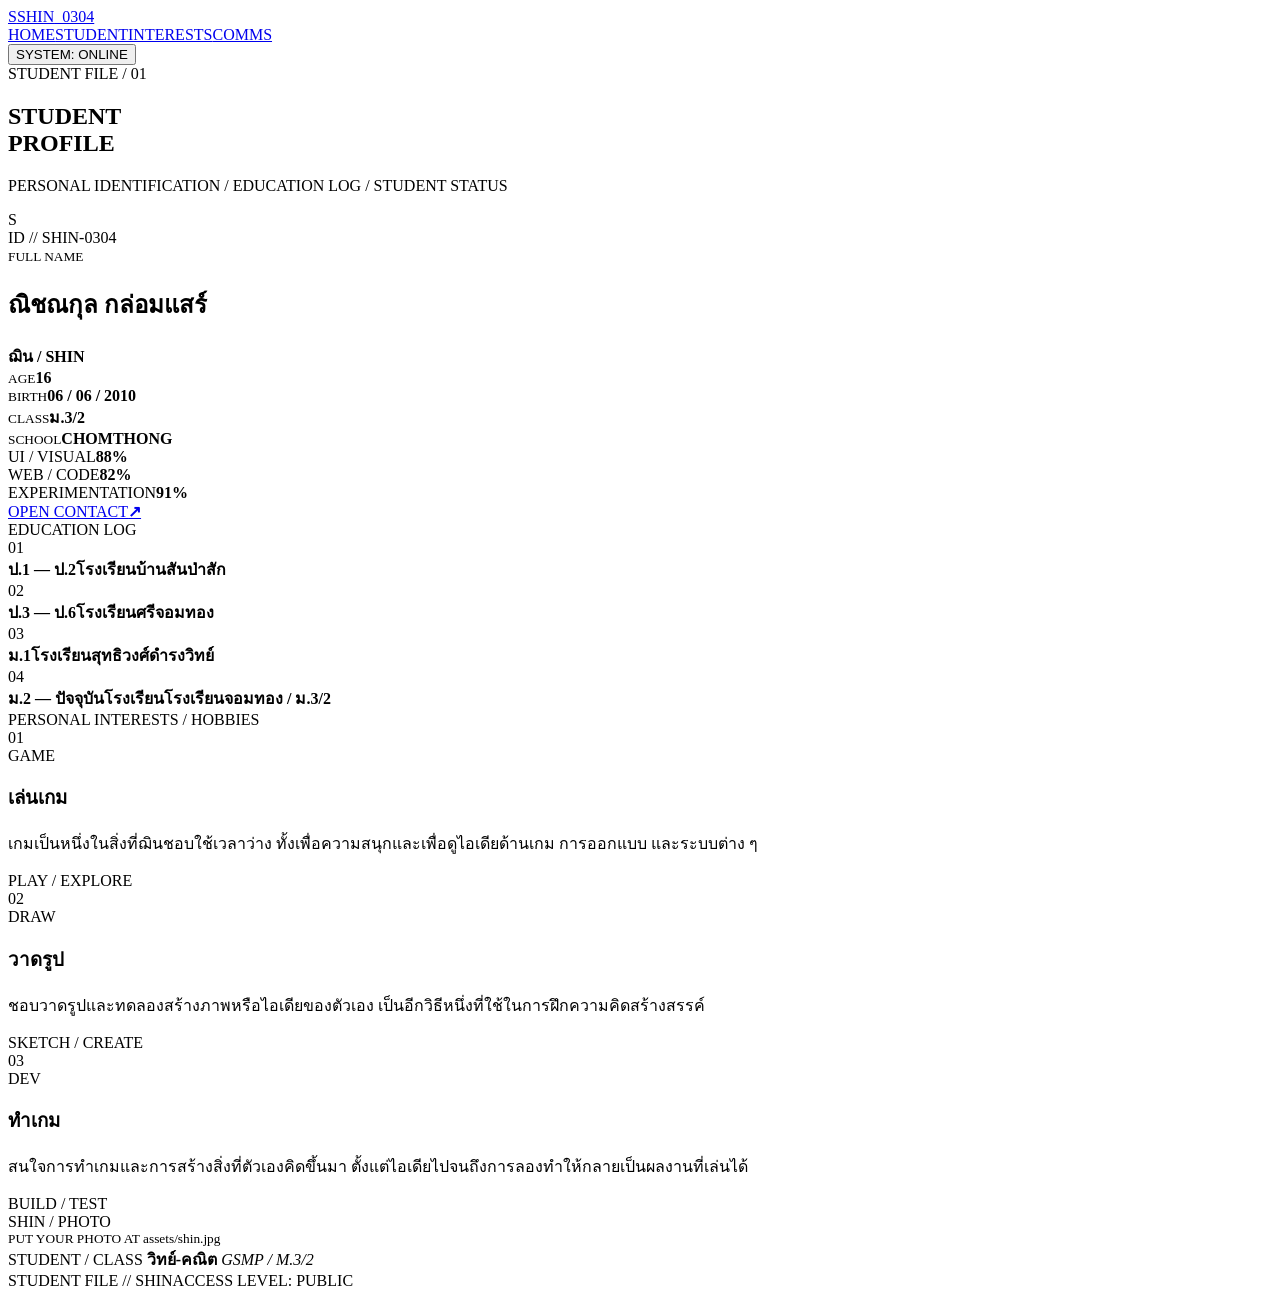
==== about.html @ 3528fcbd "Add files via upload" ====
<!doctype html>
<html lang="th">
<head><meta charset="utf-8"><meta name="viewport" content="width=device-width,initial-scale=1"><title>SHIN // STUDENT</title><link rel="stylesheet" href="assets/style.css"></head>
<body data-page="about">
<div class="noise"></div>
<header class="nav-shell"><a class="brand" href="index.html"><span class="brand-mark">S</span><span>SHIN<span class="dim">_0304</span></span></a><nav><a class="nav-link" href="index.html">HOME</a><a class="nav-link active" href="about.html">STUDENT</a><a class="nav-link" href="interests.html">INTERESTS</a><a class="nav-link" href="contact.html">COMMS</a></nav><button class="system-btn" id="modeBtn">SYSTEM: ONLINE</button></header>
<main>
<section class="page-hero"><div class="section-label">STUDENT FILE / 01</div><h1 class="decrypt">STUDENT<br><span>PROFILE</span></h1><p>PERSONAL IDENTIFICATION / EDUCATION LOG / STUDENT STATUS</p></section>
<section class="section profile-layout">
  <div class="portrait reveal"><div class="portrait-grid"></div><div class="portrait-initial">S</div><div class="portrait-tag">ID // SHIN-0304</div></div>
  <div class="profile-info reveal">
    <div class="nameplate"><small>FULL NAME</small><h2>ณิชณกุล กล่อมแสร์</h2><strong>ฌิน / SHIN</strong></div>
    <div class="stat-grid">
      <div><small>AGE</small><b>16</b></div><div><small>BIRTH</small><b>06 / 06 / 2010</b></div><div><small>CLASS</small><b>ม.3/2</b></div><div><small>SCHOOL</small><b>CHOMTHONG</b></div>
    </div>
    <div class="skill-list">
      <div class="skill"><span>UI / VISUAL</span><b>88%</b><i style="--v:88%"></i></div>
      <div class="skill"><span>WEB / CODE</span><b>82%</b><i style="--v:82%"></i></div>
      <div class="skill"><span>EXPERIMENTATION</span><b>91%</b><i style="--v:91%"></i></div>
    </div>
    <a class="profile-command" href="contact.html"><span>OPEN CONTACT</span><b>↗</b></a>
  </div>
</section>
<section class="section timeline">
<div class="section-label">EDUCATION LOG</div>
<div class="timeline-line"></div>
<div class="edu reveal"><span>01</span><div><b>ป.1 — ป.2</b><strong>โรงเรียนบ้านสันป่าสัก</strong></div></div>
<div class="edu reveal"><span>02</span><div><b>ป.3 — ป.6</b><strong>โรงเรียนศรีจอมทอง</strong></div></div>
<div class="edu reveal"><span>03</span><div><b>ม.1</b><strong>โรงเรียนสุทธิวงศ์ดำรงวิทย์</strong></div></div>
<div class="edu active reveal"><span>04</span><div><b>ม.2 — ปัจจุบัน</b><strong>โรงเรียนโรงเรียนจอมทอง / ม.3/2</strong></div></div>
</section>

<section class="section interests-section">
  <div class="section-label">PERSONAL INTERESTS / HOBBIES</div>
  <div class="interest-grid">
    <article class="interest-card reveal">
      <div class="interest-index">01</div>
      <div class="interest-icon">GAME</div>
      <h3>เล่นเกม</h3>
      <p>เกมเป็นหนึ่งในสิ่งที่ฌินชอบใช้เวลาว่าง ทั้งเพื่อความสนุกและเพื่อดูไอเดียด้านเกม การออกแบบ และระบบต่าง ๆ</p>
      <span class="interest-tag">PLAY / EXPLORE</span>
    </article>
    <article class="interest-card reveal">
      <div class="interest-index">02</div>
      <div class="interest-icon">DRAW</div>
      <h3>วาดรูป</h3>
      <p>ชอบวาดรูปและทดลองสร้างภาพหรือไอเดียของตัวเอง เป็นอีกวิธีหนึ่งที่ใช้ในการฝึกความคิดสร้างสรรค์</p>
      <span class="interest-tag">SKETCH / CREATE</span>
    </article>
    <article class="interest-card reveal">
      <div class="interest-index">03</div>
      <div class="interest-icon">DEV</div>
      <h3>ทำเกม</h3>
      <p>สนใจการทำเกมและการสร้างสิ่งที่ตัวเองคิดขึ้นมา ตั้งแต่ไอเดียไปจนถึงการลองทำให้กลายเป็นผลงานที่เล่นได้</p>
      <span class="interest-tag">BUILD / TEST</span>
    </article>
  </div>
</section>


<section class="student-photo-section">
  <div class="photo-slot" data-photo-slot>
    <img src="assets/shin.jpg" alt="รูปของฌิน" onerror="this.style.display='none'; this.nextElementSibling.style.display='grid';">
    <div class="photo-placeholder">
      <span>SHIN / PHOTO</span>
      <small>PUT YOUR PHOTO AT assets/shin.jpg</small>
    </div>
    <i class="photo-scan"></i>
  </div>
  <div class="photo-meta">
    <span>STUDENT / CLASS</span>
    <strong>วิทย์-คณิต</strong>
    <em>GSMP / M.3/2</em>
  </div>
</section>

</main><footer><span>STUDENT FILE // SHIN</span><span>ACCESS LEVEL: PUBLIC</span></footer><script src="assets/app.js"></script>
</body></html>
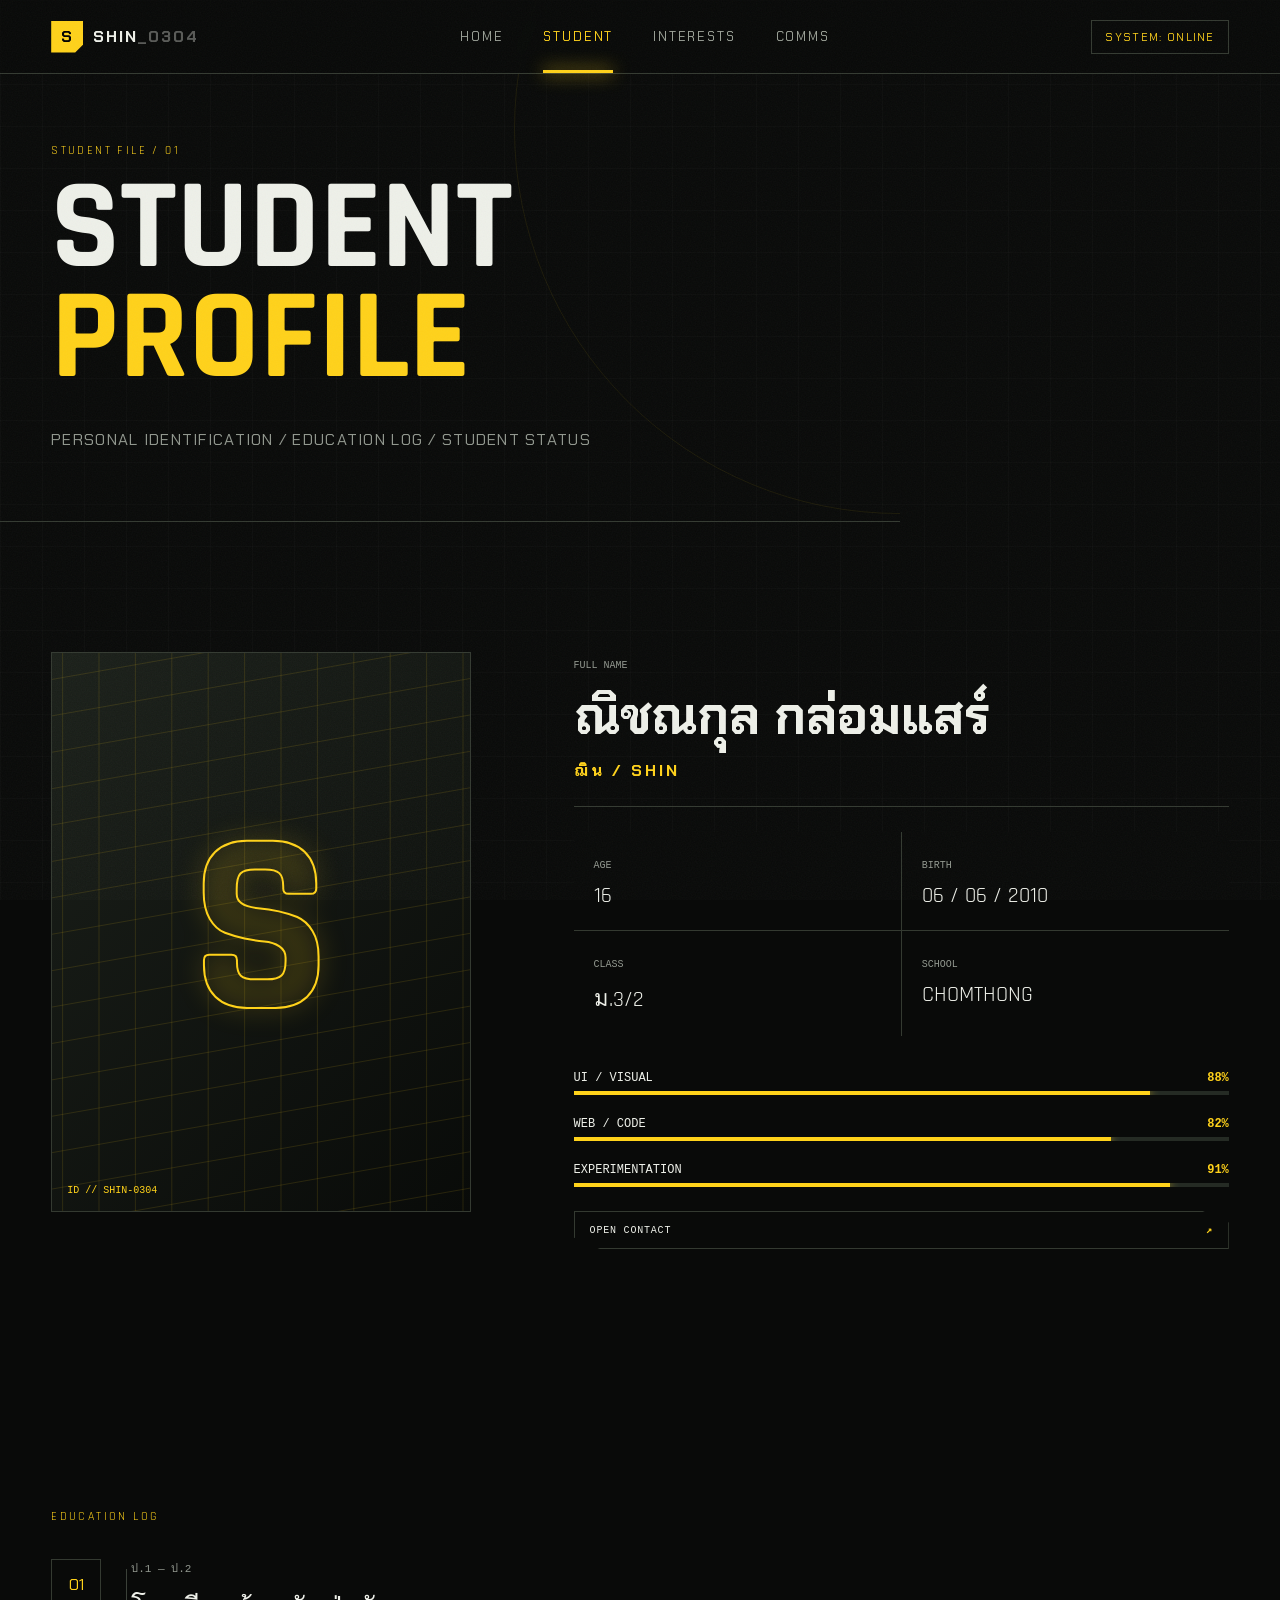
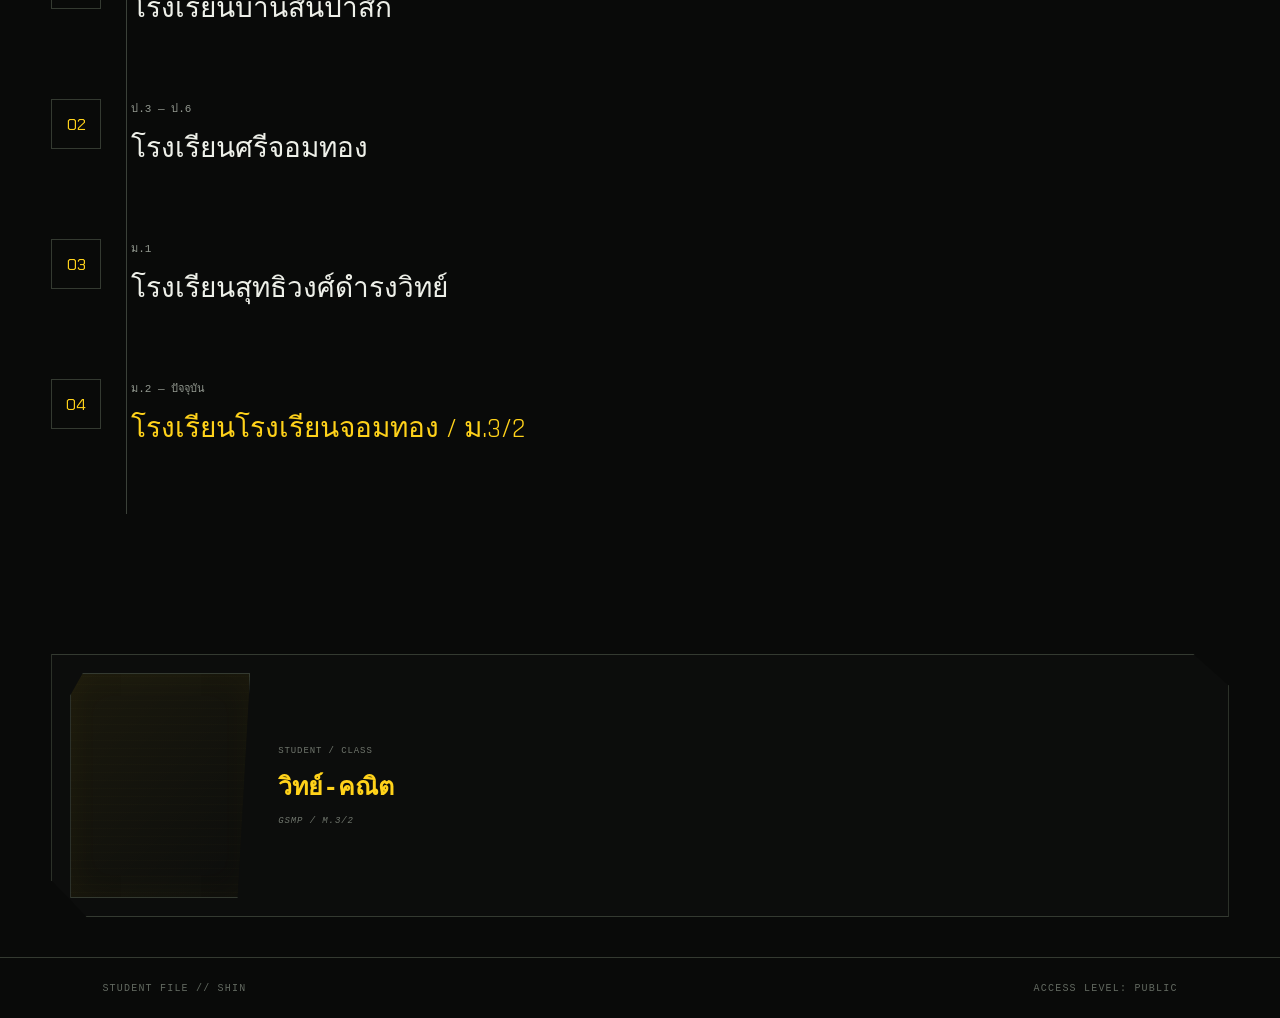
==== commit 3369f5a2: "Update about.html" ====
--- a/about.html
+++ b/about.html
@@ -30,34 +30,6 @@
 <div class="edu active reveal"><span>04</span><div><b>ม.2 — ปัจจุบัน</b><strong>โรงเรียนโรงเรียนจอมทอง / ม.3/2</strong></div></div>
 </section>
 
-<section class="section interests-section">
-  <div class="section-label">PERSONAL INTERESTS / HOBBIES</div>
-  <div class="interest-grid">
-    <article class="interest-card reveal">
-      <div class="interest-index">01</div>
-      <div class="interest-icon">GAME</div>
-      <h3>เล่นเกม</h3>
-      <p>เกมเป็นหนึ่งในสิ่งที่ฌินชอบใช้เวลาว่าง ทั้งเพื่อความสนุกและเพื่อดูไอเดียด้านเกม การออกแบบ และระบบต่าง ๆ</p>
-      <span class="interest-tag">PLAY / EXPLORE</span>
-    </article>
-    <article class="interest-card reveal">
-      <div class="interest-index">02</div>
-      <div class="interest-icon">DRAW</div>
-      <h3>วาดรูป</h3>
-      <p>ชอบวาดรูปและทดลองสร้างภาพหรือไอเดียของตัวเอง เป็นอีกวิธีหนึ่งที่ใช้ในการฝึกความคิดสร้างสรรค์</p>
-      <span class="interest-tag">SKETCH / CREATE</span>
-    </article>
-    <article class="interest-card reveal">
-      <div class="interest-index">03</div>
-      <div class="interest-icon">DEV</div>
-      <h3>ทำเกม</h3>
-      <p>สนใจการทำเกมและการสร้างสิ่งที่ตัวเองคิดขึ้นมา ตั้งแต่ไอเดียไปจนถึงการลองทำให้กลายเป็นผลงานที่เล่นได้</p>
-      <span class="interest-tag">BUILD / TEST</span>
-    </article>
-  </div>
-</section>
-
-
 <section class="student-photo-section">
   <div class="photo-slot" data-photo-slot>
     <img src="assets/shin.jpg" alt="รูปของฌิน" onerror="this.style.display='none'; this.nextElementSibling.style.display='grid';">
@@ -75,4 +47,4 @@
 </section>
 
 </main><footer><span>STUDENT FILE // SHIN</span><span>ACCESS LEVEL: PUBLIC</span></footer><script src="assets/app.js"></script>
-</body></html>+</body></html>
--- a/assets/style.css
+++ b/assets/style.css
@@ -0,0 +1,284 @@
+@import url('https://fonts.googleapis.com/css2?family=Chakra+Petch:wght@400;500;600;700&family=Rajdhani:wght@400;500;600;700&display=swap');
+:root{--yellow:#ffd21a;--black:#090a09;--dark:#111411;--panel:#151915;--line:#343a31;--white:#eef0e9;--muted:#92988f;--red:#ff3d32;--cyan:#79e5df}
+*{box-sizing:border-box}html{scroll-behavior:smooth}body{margin:0;background:var(--black);color:var(--white);font-family:'Chakra Petch',sans-serif;overflow-x:hidden;cursor:crosshair}body:before{content:"";position:fixed;inset:0;background:linear-gradient(rgba(255,255,255,.018) 1px,transparent 1px),linear-gradient(90deg,rgba(255,255,255,.018) 1px,transparent 1px);background-size:42px 42px;pointer-events:none;z-index:-3}.noise{position:fixed;inset:0;pointer-events:none;z-index:30;opacity:.06;background-image:url("data:image/svg+xml,%3Csvg xmlns='http://www.w3.org/2000/svg' width='120' height='120'%3E%3Cfilter id='n'%3E%3CfeTurbulence type='fractalNoise' baseFrequency='.8' numOctaves='4' stitchTiles='stitch'/%3E%3C/filter%3E%3Crect width='100%25' height='100%25' filter='url(%23n)' opacity='.7'/%3E%3C/svg%3E")}.nav-shell{position:fixed;top:0;left:0;right:0;height:74px;z-index:20;display:flex;align-items:center;justify-content:space-between;padding:0 4vw;background:rgba(9,10,9,.82);backdrop-filter:blur(12px);border-bottom:1px solid var(--line)}.brand{color:var(--white);text-decoration:none;display:flex;align-items:center;gap:10px;font-weight:700;letter-spacing:.12em}.brand-mark{display:grid;place-items:center;width:32px;height:32px;background:var(--yellow);color:#000;clip-path:polygon(0 0,100% 0,100% 75%,75% 100%,0 100%)}.dim{opacity:.35}nav{display:flex;gap:4px}.nav-link{color:#9ca298;text-decoration:none;font-size:13px;letter-spacing:.14em;padding:28px 18px;position:relative;transition:.25s}.nav-link:hover,.nav-link.active{color:var(--yellow)}.nav-link.active:after{content:"";position:absolute;left:18px;right:18px;bottom:0;height:3px;background:var(--yellow);box-shadow:0 0 18px var(--yellow)}button{font:inherit}.system-btn{border:1px solid var(--line);background:transparent;color:var(--yellow);padding:9px 13px;font-size:11px;letter-spacing:.12em;cursor:pointer}.system-btn:hover{background:var(--yellow);color:#000}.section{padding:130px 8vw;position:relative}.hero{min-height:100vh;padding-top:150px;display:flex;align-items:center;justify-content:space-between;gap:6vw;overflow:hidden}.hero-bg{position:absolute;inset:0;z-index:-1;overflow:hidden}.grid-floor{position:absolute;left:-20%;right:-20%;bottom:-18%;height:58%;background:linear-gradient(rgba(255,210,26,.16) 1px,transparent 1px),linear-gradient(90deg,rgba(255,210,26,.16) 1px,transparent 1px);background-size:55px 55px;transform:perspective(450px) rotateX(62deg);animation:gridMove 8s linear infinite}.scan-beam{position:absolute;top:0;bottom:0;width:2px;background:var(--yellow);box-shadow:0 0 35px var(--yellow);opacity:.35;animation:scan 7s linear infinite}.orbit{position:absolute;border:1px solid rgba(255,210,26,.16);border-radius:50%;width:55vw;height:55vw;right:-20vw;top:5vh;animation:spin 28s linear infinite}.o2{width:32vw;height:32vw;right:-5vw;top:22vh;border-color:rgba(121,229,223,.12);animation-direction:reverse;animation-duration:19s}.hero-copy{max-width:780px}.eyebrow,.section-label{font-family:'Rajdhani',sans-serif;letter-spacing:.2em;color:var(--yellow);font-size:12px}.hero h1{font-family:'Rajdhani',sans-serif;font-size:clamp(70px,11vw,170px);line-height:.78;margin:24px 0;font-weight:700;letter-spacing:-.04em}.hero h1 em{font-style:normal;color:var(--yellow);text-shadow:0 0 35px rgba(255,210,26,.2)}.lead{font-size:17px;letter-spacing:.12em}.terminal-line{font:13px monospace;color:#9da69b;border-left:2px solid var(--yellow);padding:10px 14px;margin:30px 0}.terminal-line span{color:var(--yellow)}.cta-row{display:flex;gap:12px}.target-btn,.ghost-btn{display:inline-flex;text-decoration:none;align-items:center;gap:15px;padding:14px 22px;font-weight:700;letter-spacing:.1em;font-size:13px;transition:.25s;clip-path:polygon(0 0,92% 0,100% 28%,100% 100%,8% 100%,0 72%)}.target-btn{background:var(--yellow);color:#000}.target-btn:hover{transform:translateY(-4px);box-shadow:0 12px 30px rgba(255,210,26,.2)}.ghost-btn{border:1px solid var(--line);color:var(--white);background:rgba(255,255,255,.02)}.ghost-btn:hover{border-color:var(--yellow);color:var(--yellow)}.hero-panel{width:300px;border:1px solid var(--line);padding:20px;background:rgba(15,18,15,.76);transform:skewY(-2deg);position:relative}.panel-top{display:flex;justify-content:space-between;font:11px monospace}.panel-top b{color:var(--yellow)}.radar{height:220px;margin:25px auto;max-width:220px;border:1px solid #384036;border-radius:50%;position:relative;background:radial-gradient(circle,transparent 0 18%,rgba(255,210,26,.05) 19% 20%,transparent 21% 38%,rgba(255,210,26,.05) 39% 40%,transparent 41%),linear-gradient(0deg,transparent 49.5%,#384036 50%,transparent 50.5%),linear-gradient(90deg,transparent 49.5%,#384036 50%,transparent 50.5%);overflow:hidden}.radar-sweep{position:absolute;inset:0;background:conic-gradient(from 0deg,transparent 0 80%,rgba(255,210,26,.5) 100%);animation:spin 2.6s linear infinite}.radar-dot{position:absolute;width:5px;height:5px;background:var(--yellow);box-shadow:0 0 12px var(--yellow)}.d1{left:31%;top:35%}.d2{right:25%;bottom:28%}.readout{display:grid;grid-template-columns:1fr 1fr;gap:7px;font:10px monospace;color:var(--muted)}.readout strong{color:var(--white)}.meter{margin-top:16px;font-size:10px}.meter span,.skill i{display:block;height:4px;background:#252b24;margin-top:6px;position:relative;overflow:hidden}.meter span:after,.skill i:after{content:"";position:absolute;inset:0;width:var(--v);background:var(--yellow);box-shadow:0 0 10px var(--yellow)}.ticker{overflow:hidden;border-block:1px solid var(--line);white-space:nowrap;padding:12px 0;color:#70776e;font:11px monospace}.ticker div{display:inline-block;animation:ticker 25s linear infinite}.intro h2{font-family:Rajdhani;font-size:clamp(48px,7vw,90px);line-height:.85;margin:20px 0}.intro h2 span{color:var(--yellow)}.intro p{max-width:620px;color:#a7ada4;line-height:1.8}.split{display:grid;grid-template-columns:1.5fr 1fr;gap:10vw}.text-link{color:var(--yellow);text-decoration:none;display:inline-block;margin-top:25px;font-size:12px;letter-spacing:.14em}.data-stack{display:grid;gap:10px}.data-chip{padding:20px;border-left:3px solid var(--yellow);background:linear-gradient(90deg,#151915,transparent);display:grid;grid-template-columns:1fr auto;gap:5px;transform:skewX(-8deg);transition:.3s}.data-chip:hover{transform:skewX(-8deg) translateX(10px);background:#1c211c}.data-chip small{color:var(--muted)}.data-chip strong{color:var(--yellow);font-family:Rajdhani;font-size:26px}.data-chip span{grid-column:1/-1;font:10px monospace;color:#697066}.feature-card{min-height:350px;border:1px solid var(--line);background:linear-gradient(120deg,#171b16,rgba(10,12,10,.4));display:grid;grid-template-columns:120px 1fr 280px;gap:30px;padding:35px;position:relative;overflow:hidden}.feature-card:before{content:"";position:absolute;inset:0;background:linear-gradient(110deg,transparent 35%,rgba(255,210,26,.05),transparent 65%);animation:sweep 5s linear infinite}.feature-index{font:11px monospace;color:var(--yellow)}.status{font:10px monospace;color:var(--yellow);border:1px solid #665b16;padding:5px 8px;display:inline-block}.feature-card h3{font:clamp(35px,5vw,68px);font-family:Rajdhani;line-height:.9;margin:25px 0}.feature-card p{color:var(--muted);max-width:500px}.feature-graphic{display:grid;place-items:center}.cube{width:130px;height:130px;position:relative;transform-style:preserve-3d;animation:cube 9s linear infinite}.cube i{position:absolute;inset:0;border:2px solid var(--yellow);background:rgba(255,210,26,.025)}.cube i:nth-child(1){transform:translateZ(65px)}.cube i:nth-child(2){transform:rotateY(90deg) translateZ(65px)}.cube i:nth-child(3){transform:rotateY(180deg) translateZ(65px)}.cube i:nth-child(4){transform:rotateY(-90deg) translateZ(65px)}footer{padding:25px 8vw;border-top:1px solid var(--line);display:flex;justify-content:space-between;color:#626960;font:10px monospace;letter-spacing:.12em}.page-hero{min-height:58vh;padding:180px 8vw 90px;display:flex;flex-direction:column;justify-content:end;border-bottom:1px solid var(--line);position:relative;overflow:hidden}.page-hero:after{content:"";position:absolute;width:60vw;height:60vw;border:1px solid rgba(255,210,26,.08);border-radius:50%;right:-30vw;top:-20vw;animation:spin 40s linear infinite}.page-hero h1{font:700 clamp(65px,11vw,150px)/.78 Rajdhani;margin:25px 0}.page-hero h1 span{color:var(--yellow)}.page-hero p{color:var(--muted);letter-spacing:.08em}.profile-layout{display:grid;grid-template-columns:420px 1fr;gap:8vw;align-items:start}.portrait{height:560px;background:linear-gradient(135deg,#1b201a,#090b09);border:1px solid var(--line);position:relative;overflow:hidden;display:grid;place-items:center}.portrait-grid{position:absolute;inset:0;background:linear-gradient(rgba(255,210,26,.12) 1px,transparent 1px),linear-gradient(90deg,rgba(255,210,26,.12) 1px,transparent 1px);background-size:28px 28px;transform:skewY(-10deg) scale(1.3);animation:gridMove 10s linear infinite}.portrait-initial{font:700 260px Rajdhani;color:transparent;-webkit-text-stroke:2px var(--yellow);text-shadow:0 0 30px rgba(255,210,26,.18);z-index:1}.portrait-tag{position:absolute;bottom:15px;left:15px;font:10px monospace;color:var(--yellow)}.nameplate{border-bottom:1px solid var(--line);padding-bottom:25px}.nameplate small,.stat-grid small{color:var(--muted);font:10px monospace}.nameplate h2{font-size:clamp(30px,4vw,54px);margin:10px 0}.nameplate strong{color:var(--yellow);letter-spacing:.2em}.stat-grid{display:grid;grid-template-columns:1fr 1fr;gap:1px;background:var(--line);margin:25px 0}.stat-grid div{background:var(--black);padding:20px}.stat-grid b{display:block;margin-top:9px;font:22px Rajdhani}.skill-list{display:grid;gap:22px;margin-top:35px}.skill{font:12px monospace}.skill b{float:right;color:var(--yellow)}.timeline{position:relative}.timeline-line{position:absolute;left:calc(8vw + 24px);top:190px;bottom:100px;border-left:1px solid #3b4139}.edu{display:grid;grid-template-columns:50px 1fr;gap:30px;padding:35px 0 35px 0;margin-left:0;position:relative}.edu>span{width:50px;height:50px;border:1px solid var(--line);display:grid;place-items:center;color:var(--yellow);background:var(--black);z-index:1}.edu b{display:block;color:var(--muted);font:11px monospace;margin-bottom:8px}.edu strong{font:28px Rajdhani}.edu.active strong{color:var(--yellow)}.archive-head,.project{display:grid;grid-template-columns:90px 1fr 1fr 140px 30px;align-items:center;gap:20px}.archive-head{padding:15px 20px;color:#666d63;font:10px monospace}.project{padding:30px 20px;border-block:1px solid var(--line);position:relative;transition:.3s;cursor:pointer;overflow:hidden}.project:before{content:"";position:absolute;left:-100%;top:0;width:60%;height:100%;background:linear-gradient(90deg,transparent,rgba(255,210,26,.1),transparent);transition:.5s}.project:hover{background:#151915;transform:translateX(12px)}.project:hover:before{left:120%}.project>span,.project p{font:10px monospace;color:var(--muted)}.project h2{font:32px Rajdhani;margin:0}.project b{font:10px monospace;color:var(--yellow)}.project i{color:var(--yellow);font-style:normal}.tech-tree{min-height:600px}.tree{height:360px;position:relative;margin:30px auto;max-width:800px}.node{position:absolute;width:100px;height:100px;border:1px solid var(--line);background:#111511;color:var(--muted);clip-path:polygon(0 12%,12% 0,88% 0,100% 12%,100% 88%,88% 100%,12% 100%,0 88%);cursor:pointer;transition:.3s;z-index:2}.node:hover,.node.active{border-color:var(--yellow);color:var(--yellow);box-shadow:0 0 35px rgba(255,210,26,.15);transform:scale(1.08)}.node:nth-child(1){left:10%;top:35%}.node:nth-child(2){left:37%;top:10%}.node:nth-child(3){left:65%;top:35%}.node:nth-child(4){left:37%;top:65%}.tree-lines{position:absolute;left:20%;right:20%;top:45%;height:2px;background:linear-gradient(90deg,transparent,var(--yellow),transparent);transform:rotate(0deg);opacity:.4}.node-info{text-align:center;border-top:1px solid var(--line);padding:20px;color:var(--yellow);font:12px monospace}.modal{position:fixed;inset:0;background:rgba(0,0,0,.78);backdrop-filter:blur(8px);z-index:50;display:none;place-items:center;padding:25px}.modal.open{display:grid}.modal-inner{max-width:700px;width:100%;padding:45px;background:#111511;border:1px solid var(--yellow);clip-path:polygon(0 0,96% 0,100% 8%,100% 100%,4% 100%,0 92%);position:relative;animation:modalIn .35s ease}.close{position:absolute;right:20px;top:15px;background:transparent;border:0;color:var(--yellow);font-size:30px;cursor:pointer}.modal h2{font:60px Rajdhani;margin:25px 0 10px}.modal p{color:#aab0a7;line-height:1.8}.modal-data{border-top:1px solid var(--line);padding-top:15px;color:#697067;font:10px monospace}.comms{display:grid;grid-template-columns:1fr 1.3fr;gap:8vw}.signal-panel{min-height:480px;border:1px solid var(--line);display:grid;place-items:center;position:relative;overflow:hidden;background:radial-gradient(circle,rgba(255,210,26,.08),transparent 45%)}.signal-orbit{position:absolute;width:280px;height:280px;border:1px solid rgba(255,210,26,.3);border-radius:50%;animation:spin 6s linear infinite}.signal-orbit:after{content:"";position:absolute;width:10px;height:10px;background:var(--yellow);left:50%;top:-5px;box-shadow:0 0 20px var(--yellow)}.signal-core{font:700 34px Rajdhani;color:var(--yellow);z-index:1}.signal-readouts{position:absolute;bottom:20px;left:20px;right:20px;display:flex;justify-content:space-between;font:9px monospace;color:var(--muted)}.signal-readouts b{display:block;color:var(--white);margin-top:4px}.contact-panel h2{font:60px Rajdhani;margin:20px 0 10px}.contact-panel p{color:var(--muted)}.contact-row{display:grid;grid-template-columns:100px 1fr 30px;align-items:center;gap:15px;text-decoration:none;color:var(--white);padding:22px 0;border-bottom:1px solid var(--line);transition:.25s}.contact-row:hover{padding-left:15px;color:var(--yellow)}.contact-row span,.contact-row i{font:10px monospace;color:var(--muted)}.contact-row b{font-weight:500}.boot{position:fixed;inset:0;background:#070807;z-index:100;display:grid;place-items:center;transition:opacity .8s,visibility .8s}.boot.done{opacity:0;visibility:hidden;pointer-events:none}.boot-grid{position:absolute;inset:0;background:linear-gradient(rgba(255,210,26,.08) 1px,transparent 1px),linear-gradient(90deg,rgba(255,210,26,.08) 1px,transparent 1px);background-size:35px 35px;animation:gridMove 4s linear infinite}.boot-core{width:220px;height:220px;position:relative}.boot-ring{position:absolute;inset:0;border:1px solid var(--yellow);border-radius:50%;animation:spin 2s linear infinite}.boot-ring.r2{inset:20px;animation-duration:1.5s;animation-direction:reverse;border-style:dashed}.boot-ring.r3{inset:50px;animation-duration:1s}.boot-log{position:absolute;left:5vw;bottom:8vh;font:11px monospace;line-height:1.7;color:#777f75}.boot-title{position:absolute;top:8vh;left:5vw;color:var(--yellow);font:700 28px Rajdhani;letter-spacing:.18em}
+@keyframes gridMove{to{background-position:0 55px,55px 0}}@keyframes scan{from{left:-5%}to{left:105%}}@keyframes spin{to{transform:rotate(360deg)}}@keyframes ticker{to{transform:translateX(-50%)}}@keyframes sweep{to{transform:translateX(150%)}}@keyframes cube{to{transform:rotateX(360deg) rotateY(360deg)}}@keyframes modalIn{from{opacity:0;transform:translateY(20px) scale(.97)}to{opacity:1;transform:none}}.reveal{opacity:0;transform:translateY(35px);transition:opacity .8s,transform .8s}.reveal.show{opacity:1;transform:none}
+@media(max-width:900px){.nav-shell{padding:0 18px}.nav-shell nav{gap:0}.nav-link{padding:28px 7px;font-size:10px}.system-btn{display:none}.hero{display:block}.hero-copy{padding-top:30px}.hero-panel{margin:70px auto 0}.split,.profile-layout,.comms{grid-template-columns:1fr}.portrait{height:430px}.feature-card{grid-template-columns:1fr}.feature-graphic{display:none}.archive-head{display:none}.project{grid-template-columns:55px 1fr 30px}.project p,.project b{display:none}.contact-panel h2{font-size:48px}.timeline-line{left:8vw}.page-hero{min-height:52vh;padding-left:7vw}.section{padding:100px 7vw}footer{padding:20px 7vw}.hero h1{font-size:18vw}}
+@media(prefers-reduced-motion:reduce){*,*:before,*:after{animation-duration:.001ms!important;animation-iteration-count:1!important;scroll-behavior:auto!important;transition:none!important}}
+body.emergency{--yellow:#ff4038;--cyan:#ff4038}
+body.emergency .system-btn{color:#ff4038}
+/* POLISH LAYER — additive only */
+.signal-block{width:190px;height:150px;position:relative;display:grid;place-items:center;border:1px solid var(--line);clip-path:polygon(12% 0,100% 0,88% 100%,0 100%);background:linear-gradient(135deg,rgba(255,210,26,.08),transparent 55%)}
+.signal-block:before{content:"";position:absolute;inset:14px;border:1px solid rgba(255,210,26,.35);clip-path:polygon(10% 0,100% 0,90% 100%,0 100%)}
+.signal-block:after{content:"";position:absolute;left:22px;right:22px;top:50%;height:1px;background:var(--yellow);box-shadow:0 0 14px rgba(255,210,26,.8);animation:signalSweep 2.2s linear infinite}
+.signal-block span{width:30px;height:30px;border:1px solid var(--yellow);transform:rotate(45deg);box-shadow:0 0 18px rgba(255,210,26,.3);animation:signalPulse 1.8s ease-in-out infinite}
+.signal-block b{position:absolute;bottom:13px;left:17px;font:9px monospace;letter-spacing:.12em;color:#777e75}
+@keyframes signalSweep{0%{transform:translateX(-45px);opacity:.15}50%{opacity:1}100%{transform:translateX(45px);opacity:.15}}
+@keyframes signalPulse{50%{transform:rotate(45deg) scale(.75);opacity:.45}}
+.profile-command,.archive-profile-link{display:flex;align-items:center;justify-content:space-between;gap:20px;margin-top:24px;padding:12px 15px;border:1px solid var(--line);color:var(--text);text-decoration:none;font:10px monospace;letter-spacing:.08em;clip-path:polygon(0 0,96% 0,100% 30%,100% 100%,4% 100%,0 70%);transition:.2s}
+.profile-command:hover,.archive-profile-link:hover{border-color:var(--yellow);color:var(--yellow);transform:translateX(4px)}
+.profile-command b,.archive-profile-link b{color:var(--yellow)}
+.archive-profile-link{margin:0 0 16px;max-width:360px}
+@media(max-width:700px){.signal-block{width:150px;height:125px}}
+
+/* STUDENT INTERESTS */
+.interest-grid{display:grid;grid-template-columns:repeat(3,1fr);gap:14px;margin-top:22px}
+.interest-card{position:relative;min-height:250px;padding:22px;border:1px solid var(--line);background:linear-gradient(145deg,rgba(255,210,26,.045),rgba(255,255,255,.01));clip-path:polygon(0 0,96% 0,100% 8%,100% 100%,4% 100%,0 92%);overflow:hidden;transition:transform .25s,border-color .25s,background .25s}
+.interest-card:before{content:"";position:absolute;top:0;left:-35%;width:25%;height:100%;background:linear-gradient(90deg,transparent,rgba(255,210,26,.14),transparent);transform:skewX(-18deg);transition:left .6s}
+.interest-card:hover{transform:translateY(-6px);border-color:var(--yellow);background:linear-gradient(145deg,rgba(255,210,26,.08),rgba(255,255,255,.015))}
+.interest-card:hover:before{left:120%}
+.interest-index{position:absolute;right:16px;top:14px;font:10px monospace;color:#62685f}
+.interest-icon{display:inline-block;padding:6px 9px;border:1px solid var(--yellow);color:var(--yellow);font:10px monospace;letter-spacing:.12em;margin-bottom:38px}
+.interest-card h3{margin:0 0 9px;font-size:22px}
+.interest-card p{margin:0;color:#9a9f96;line-height:1.8;font-size:13px}
+.interest-tag{display:block;margin-top:22px;color:#666d64;font:9px monospace;letter-spacing:.12em}
+@media(max-width:800px){.interest-grid{grid-template-columns:1fr}}
+
+/* INTERESTS — three different motion systems */
+.page-hero{padding:90px 0 50px;max-width:900px}.page-hero h1{font-size:clamp(58px,10vw,130px);line-height:.86;margin:16px 0}.page-hero p{color:#91978e;max-width:600px;line-height:1.8}
+.interest-module{display:grid;grid-template-columns:.8fr 1.2fr;gap:35px;align-items:stretch;margin:35px 0 80px}.module-copy{padding:35px 0}.module-index{font:10px monospace;color:#747a71;letter-spacing:.15em}.module-copy h2{font-size:clamp(38px,5vw,68px);margin:12px 0}.module-copy p{color:#9ba098;line-height:1.9;max-width:450px}.data-line{display:flex;justify-content:space-between;max-width:390px;border-top:1px solid var(--line);padding:12px 0;font:9px monospace}.data-line b{color:var(--yellow)}
+.module-visual{min-height:390px;position:relative;overflow:hidden;border:1px solid var(--line);background:#0b0e0b;clip-path:polygon(0 0,96% 0,100% 8%,100% 100%,4% 100%,0 92%)}
+.module-label{position:absolute;left:18px;bottom:15px;font:9px monospace;color:#6e756b;letter-spacing:.1em}
+.game-visual{background:radial-gradient(circle at 50% 50%,rgba(255,210,26,.08),transparent 38%),linear-gradient(rgba(255,210,26,.04) 1px,transparent 1px),linear-gradient(90deg,rgba(255,210,26,.04) 1px,transparent 1px);background-size:auto,30px 30px,30px 30px}
+.radar{position:absolute;width:230px;height:230px;left:50%;top:50%;transform:translate(-50%,-50%);border:1px solid rgba(255,210,26,.45);border-radius:50%;background:radial-gradient(circle,transparent 30%,rgba(255,210,26,.03) 31%,transparent 32%),radial-gradient(circle,transparent 58%,rgba(255,210,26,.08) 59%,transparent 60%)}
+.radar:before,.radar:after{content:"";position:absolute;background:rgba(255,210,26,.18)}.radar:before{left:50%;top:0;width:1px;height:100%}.radar:after{top:50%;left:0;width:100%;height:1px}
+.radar-sweep{position:absolute;left:50%;top:50%;width:50%;height:1px;transform-origin:left center;background:linear-gradient(90deg,var(--yellow),transparent);animation:radarSpin 2.2s linear infinite}.radar-core{position:absolute;width:12px;height:12px;left:calc(50% - 6px);top:calc(50% - 6px);background:var(--yellow);box-shadow:0 0 18px var(--yellow);transform:rotate(45deg);animation:corePulse 1.2s infinite}
+.radar-dot{position:absolute;width:5px;height:5px;border-radius:50%;background:var(--yellow);box-shadow:0 0 10px var(--yellow);animation:dotBlink 1.4s infinite}.d1{left:28%;top:34%}.d2{left:72%;top:63%;animation-delay:.4s}.d3{left:61%;top:23%;animation-delay:.8s}
+.game-hud{position:absolute;right:18px;top:15px;font:9px monospace;color:#727970}.game-hud b{color:var(--yellow)}.game-target-dot{position:absolute;left:var(--x);top:var(--y);width:18px;height:18px;border:1px solid var(--yellow);background:transparent;transform:translate(-50%,-50%);cursor:pointer;animation:targetFloat 1.8s ease-in-out infinite}.game-target-dot:before,.game-target-dot:after{content:"";position:absolute;background:var(--yellow)}.game-target-dot:before{width:1px;height:30px;left:8px;top:-7px}.game-target-dot:after{height:1px;width:30px;left:-7px;top:8px}.game-target-dot.hit{opacity:.12;transform:translate(-50%,-50%) scale(1.8);pointer-events:none}
+@keyframes radarSpin{to{transform:rotate(360deg)}}@keyframes corePulse{50%{transform:rotate(45deg) scale(.65);opacity:.5}}@keyframes dotBlink{50%{opacity:.25}}@keyframes targetFloat{50%{transform:translate(-50%,-50%) translateY(-5px)}}
+.draw-visual{background:#10120f}.draw-grid{position:absolute;inset:0;background:linear-gradient(90deg,transparent 49.8%,rgba(255,210,26,.08) 50%,transparent 50.2%),linear-gradient(transparent 49.8%,rgba(255,210,26,.08) 50%,transparent 50.2%);background-size:40px 40px;animation:gridDrift 8s linear infinite}.draw-visual svg{position:absolute;inset:20px;width:calc(100% - 40px);height:calc(100% - 40px);z-index:2}.sketch-path{fill:none;stroke:var(--yellow);stroke-width:2;stroke-linecap:round;stroke-dasharray:900;stroke-dashoffset:900;animation:drawLine 4s ease-in-out infinite}.p2{animation-delay:.5s}.p3{animation-delay:1s}.pencil-cursor{position:absolute;width:12px;height:12px;border:1px solid var(--yellow);transform:rotate(45deg);z-index:3;animation:pencilMove 4s ease-in-out infinite}
+@keyframes drawLine{0%,10%{stroke-dashoffset:900;opacity:.2}55%,80%{stroke-dashoffset:0;opacity:1}100%{stroke-dashoffset:-900;opacity:.15}}@keyframes pencilMove{0%{left:18%;top:76%}35%{left:42%;top:30%}65%{left:70%;top:67%}100%{left:88%;top:22%}}@keyframes gridDrift{to{background-position:40px 40px}}
+.dev-visual{background:#090c09}.code-rain{position:absolute;inset:0;opacity:.18;background:repeating-linear-gradient(90deg,transparent 0 36px,rgba(255,210,26,.2) 37px,transparent 38px);animation:codeScroll 5s linear infinite}.dev-window{position:absolute;left:12%;top:13%;width:62%;background:#101410;border:1px solid var(--line);box-shadow:15px 15px 0 rgba(255,210,26,.04);z-index:2;transform:perspective(700px) rotateY(-5deg) rotateX(3deg);animation:windowFloat 3.5s ease-in-out infinite}.dev-head{padding:9px 12px;border-bottom:1px solid var(--line);font:9px monospace;color:#777e75}.dev-head i{display:inline-block;width:5px;height:5px;background:#555;margin-left:5px}.dev-window pre{padding:18px;margin:0;font:10px/2 monospace;color:#adb2aa}.dev-window pre span{color:#575d55;margin-right:12px}.compile{padding:0 14px 15px;font:9px monospace;color:#777e75}.compile b{color:var(--yellow);float:right}.compile i{display:block;height:2px;background:#252a24;margin-top:7px}.compile em{display:block;height:100%;width:87%;background:var(--yellow);box-shadow:0 0 10px rgba(255,210,26,.45);animation:compile 2s ease-in-out infinite alternate}
+.pixel-orbit{position:absolute;right:14%;bottom:19%;width:100px;height:100px;border:1px solid rgba(255,210,26,.25);border-radius:50%;animation:orbitSpin 6s linear infinite}.pixel-orbit i{position:absolute;width:8px;height:8px;background:var(--yellow);box-shadow:0 0 12px var(--yellow)}.pixel-orbit i:nth-child(1){left:50%;top:-4px}.pixel-orbit i:nth-child(2){right:-4px;top:50%}.pixel-orbit i:nth-child(3){left:50%;bottom:-4px}.pixel-orbit i:nth-child(4){left:-4px;top:50%}
+@keyframes codeScroll{to{background-position:0 60px}}@keyframes windowFloat{50%{transform:perspective(700px) rotateY(-2deg) rotateX(0) translateY(-7px)}}@keyframes compile{to{width:100%}}@keyframes orbitSpin{to{transform:rotate(360deg)}}
+@media(max-width:800px){.interest-module{grid-template-columns:1fr;gap:10px}.module-copy{padding:20px 0}.module-visual{min-height:330px}}
+
+/* FINAL POLISH: content safe-area + student photo slots */
+.hero,.section,.page-hero,.about-hero,.main,.container{box-sizing:border-box}
+@media(min-width:701px){
+  .hero,.section,.page-hero,.about-hero{padding-left:max(28px,4vw);padding-right:max(28px,4vw)}
+}
+@media(max-width:700px){
+  .hero,.section,.page-hero,.about-hero{padding-left:18px;padding-right:18px}
+}
+.home-photo-slot,.student-photo-section{position:relative}
+.home-photo-slot{float:right;width:min(28vw,320px);aspect-ratio:4/5;margin:0 4vw 24px 40px;min-width:210px}
+.student-photo-section{display:flex;align-items:center;gap:28px;margin:40px max(18px,4vw);padding:18px;border:1px solid var(--line);background:rgba(255,255,255,.015);clip-path:polygon(0 0,97% 0,100% 12%,100% 100%,3% 100%,0 86%)}
+.student-photo-section .photo-slot{width:180px;aspect-ratio:4/5;flex:none}
+.photo-slot,.home-photo-slot{overflow:hidden;border:1px solid var(--line);background:linear-gradient(135deg,rgba(255,210,26,.06),transparent);clip-path:polygon(7% 0,100% 0,93% 100%,0 100%,0 10%);box-shadow:inset 0 0 35px rgba(255,210,26,.04)}
+.photo-slot img,.home-photo-slot img{width:100%;height:100%;display:block;object-fit:cover;filter:grayscale(.15) contrast(1.05)}
+.photo-placeholder{position:absolute;inset:0;display:grid;place-content:center;text-align:center;gap:8px;font-family:monospace;color:var(--yellow);background:repeating-linear-gradient(0deg,transparent 0 7px,rgba(255,210,26,.025) 8px)}
+.photo-placeholder span{font-size:12px;letter-spacing:.12em}.photo-placeholder small{font-size:8px;color:#70766d}
+.photo-scan{position:absolute;left:0;right:0;top:-3px;height:2px;background:var(--yellow);box-shadow:0 0 12px var(--yellow);animation:photoScan 2.8s linear infinite}
+@keyframes photoScan{0%{top:0;opacity:.1}12%{opacity:1}50%{top:100%;opacity:.55}100%{top:100%;opacity:0}}
+.photo-meta{display:grid;gap:10px;font-family:monospace}.photo-meta span,.photo-meta em{font-size:9px;color:#70766d;letter-spacing:.1em}.photo-meta strong{font-size:25px;color:var(--yellow)}
+@media(max-width:800px){
+ .home-photo-slot{float:none;width:min(280px,70vw);margin:28px 0}
+ .student-photo-section{flex-direction:column;align-items:flex-start}
+}
+
+/* INTERESTS CONSISTENCY PASS */
+.interests-page .page-hero,
+.interests-page .section{
+  box-sizing:border-box;
+  width:min(1180px,calc(100% - 48px));
+  margin-left:auto;
+  margin-right:auto;
+}
+.interests-page .page-hero{
+  min-height:72vh;
+  padding-top:110px;
+  padding-bottom:70px;
+}
+.interests-page .section{
+  padding-top:76px;
+  padding-bottom:76px;
+}
+.interests-page .section-label{margin-bottom:22px}
+.interests-page .interest-module{
+  width:100%;
+  box-sizing:border-box;
+  margin:0 0 34px;
+}
+.interests-page .interest-module:last-child{margin-bottom:0}
+.interests-page .module-meta{
+  display:flex;
+  justify-content:space-between;
+  align-items:center;
+  gap:18px;
+  margin-bottom:18px;
+  font:10px monospace;
+  color:#737a71;
+  letter-spacing:.1em;
+}
+.interests-page .module-meta strong{color:var(--yellow)}
+@media(max-width:700px){
+  .interests-page .page-hero,
+  .interests-page .section{
+    width:calc(100% - 36px);
+  }
+  .interests-page .page-hero{
+    min-height:auto;
+    padding-top:86px;
+    padding-bottom:50px;
+  }
+  .interests-page .section{
+    padding-top:52px;
+    padding-bottom:52px;
+  }
+}
+
+/* FINAL INTERESTS ALIGNMENT
+   Match the HOME page's centered visual field instead of using a left-edge/full-bleed hero. */
+body.interests-page .page-hero,
+body.interests-page .hero,
+body.interests-page main > section:first-of-type{
+  width: min(1368px, calc(100% - 154px)) !important;
+  margin-left: auto !important;
+  margin-right: auto !important;
+  padding-left: 0 !important;
+  padding-right: 0 !important;
+  box-sizing: border-box;
+}
+
+/* Keep the title in the same visual center zone as the reference HOME page. */
+body.interests-page .page-hero > *,
+body.interests-page .hero > *{
+  max-width: 100%;
+}
+
+body.interests-page .page-hero{
+  min-height: 72vh;
+  display: flex;
+  flex-direction: column;
+  justify-content: flex-end;
+  padding-bottom: 76px !important;
+}
+
+/* If the interests title is inside a custom content wrapper, center that wrapper. */
+body.interests-page .page-hero .hero-content,
+body.interests-page .page-hero .hero-inner,
+body.interests-page .page-hero .container{
+  width: 100%;
+  margin-left: auto;
+  margin-right: auto;
+  box-sizing: border-box;
+}
+
+/* Same section rhythm as the rest of the site. */
+body.interests-page .section{
+  width: min(1368px, calc(100% - 154px)) !important;
+  margin-left: auto !important;
+  margin-right: auto !important;
+  box-sizing: border-box;
+}
+
+@media (max-width: 900px){
+  body.interests-page .page-hero,
+  body.interests-page .section{
+    width: calc(100% - 48px) !important;
+  }
+}
+@media (max-width: 600px){
+  body.interests-page .page-hero,
+  body.interests-page .section{
+    width: calc(100% - 32px) !important;
+  }
+  body.interests-page .page-hero{
+    min-height: 68vh;
+    padding-bottom: 48px !important;
+  }
+}
+
+/* =========================================================
+   PIXEL ALIGN — INTERESTS HERO
+   Match the HOME hero content field at desktop/tablet/mobile.
+   ========================================================= */
+
+html, body { overflow-x: hidden; }
+
+body.interests-page .page-hero,
+body.interests-page .hero {
+  width: min(1368px, calc(100vw - 154px)) !important;
+  max-width: 1368px !important;
+  margin: 0 auto !important;
+  padding-left: 0 !important;
+  padding-right: 0 !important;
+  box-sizing: border-box !important;
+  position: relative;
+}
+
+/* Keep the hero title block anchored to the same left edge as the HOME content. */
+body.interests-page .page-hero .hero-content,
+body.interests-page .page-hero .hero-inner,
+body.interests-page .page-hero .container,
+body.interests-page .hero .hero-content,
+body.interests-page .hero .hero-inner,
+body.interests-page .hero .container {
+  width: 100% !important;
+  max-width: none !important;
+  margin: 0 !important;
+  padding: 0 !important;
+  box-sizing: border-box !important;
+}
+
+/* Remove accidental flex/transform positioning from the old INTERESTS layout. */
+body.interests-page .page-hero h1,
+body.interests-page .hero h1 {
+  position: static !important;
+  transform: none !important;
+  margin-left: 0 !important;
+  margin-right: 0 !important;
+}
+
+/* The visual baseline is aligned with HOME: title sits in the lower hero field. */
+body.interests-page .page-hero,
+body.interests-page .hero {
+  min-height: 72vh !important;
+  display: flex !important;
+  flex-direction: column !important;
+  justify-content: flex-end !important;
+  align-items: stretch !important;
+  padding-top: 110px !important;
+  padding-bottom: 76px !important;
+}
+
+/* If the page uses a direct title wrapper, keep it at the exact content origin. */
+body.interests-page .page-hero > *,
+body.interests-page .hero > * {
+  box-sizing: border-box;
+}
+
+/* Section below hero uses the same content rail. */
+body.interests-page main > .section,
+body.interests-page .section {
+  width: min(1368px, calc(100vw - 154px)) !important;
+  max-width: 1368px !important;
+  margin-left: auto !important;
+  margin-right: auto !important;
+  box-sizing: border-box !important;
+}
+
+@media (max-width: 900px) {
+  body.interests-page .page-hero,
+  body.interests-page .hero,
+  body.interests-page main > .section,
+  body.interests-page .section {
+    width: calc(100vw - 48px) !important;
+  }
+}
+
+@media (max-width: 600px) {
+  body.interests-page .page-hero,
+  body.interests-page .hero,
+  body.interests-page main > .section,
+  body.interests-page .section {
+    width: calc(100vw - 32px) !important;
+  }
+
+  body.interests-page .page-hero,
+  body.interests-page .hero {
+    min-height: 68vh !important;
+    padding-top: 86px !important;
+    padding-bottom: 48px !important;
+  }
+}
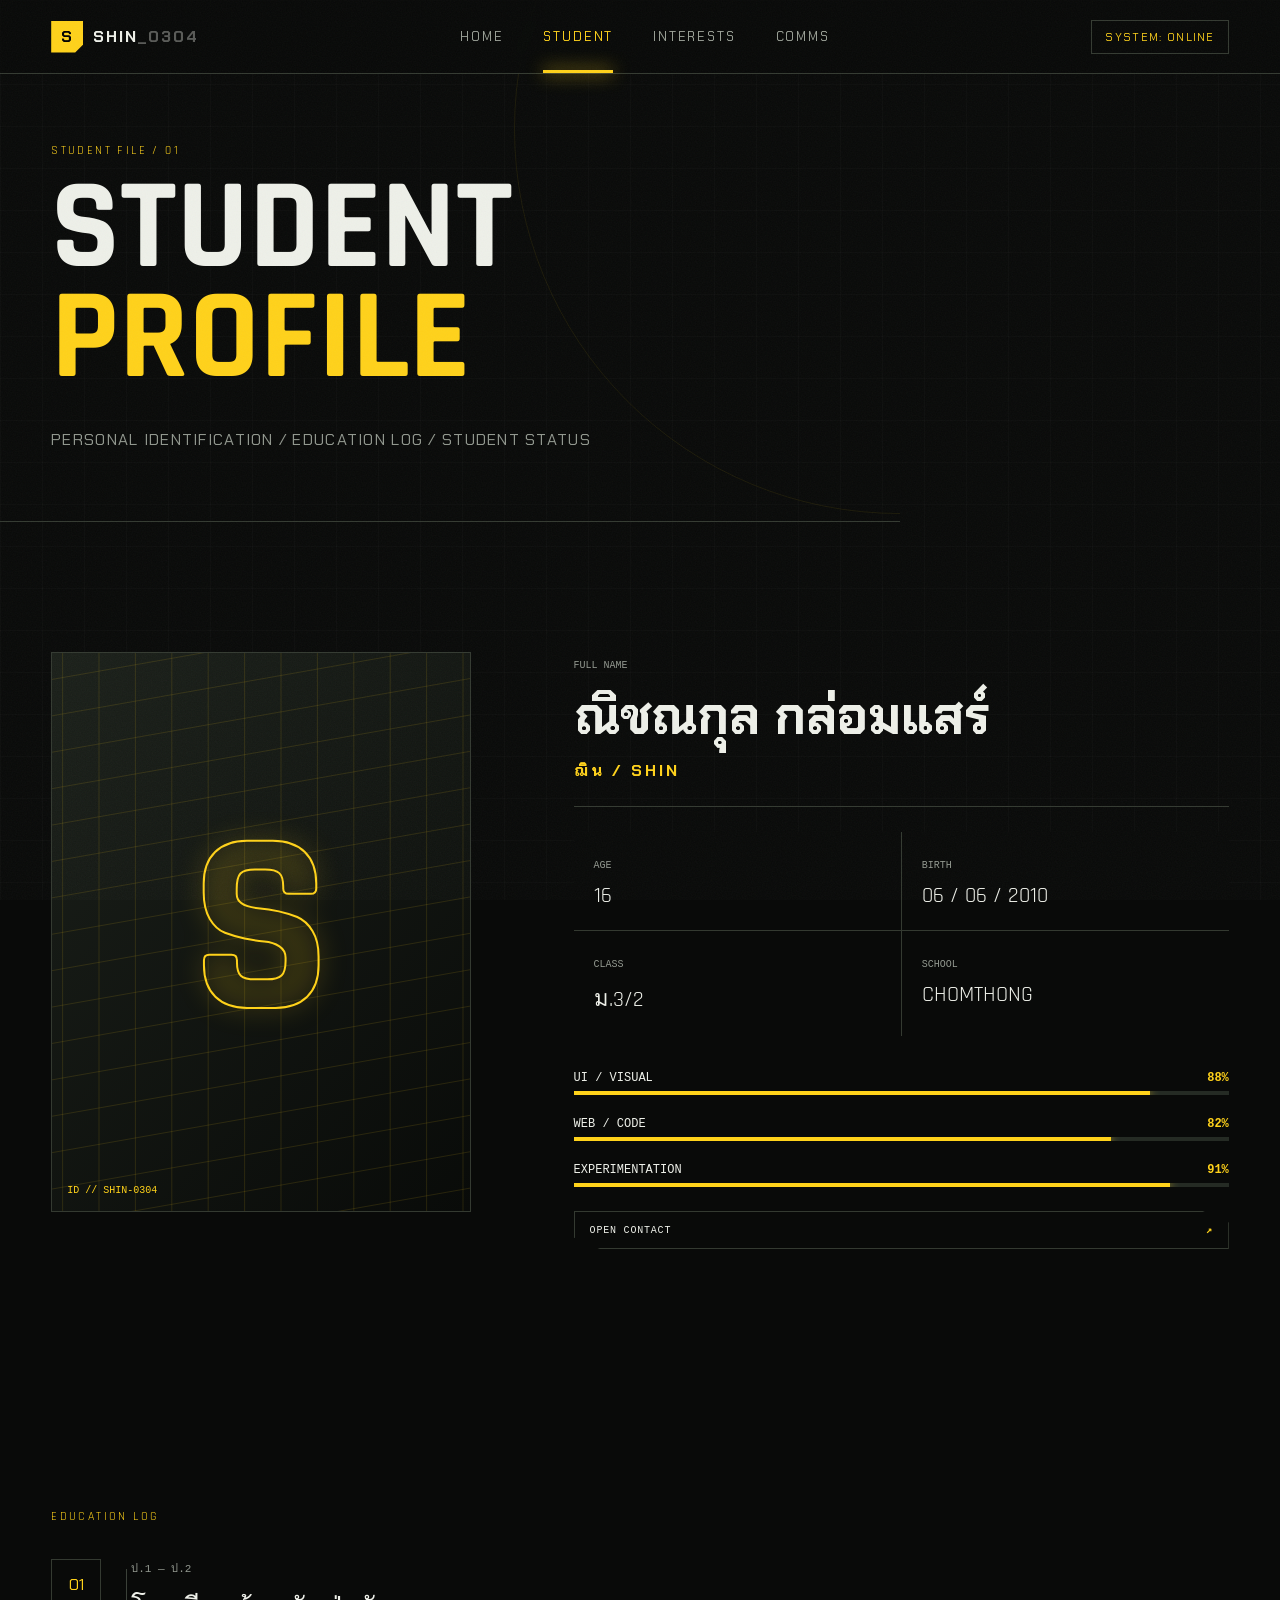
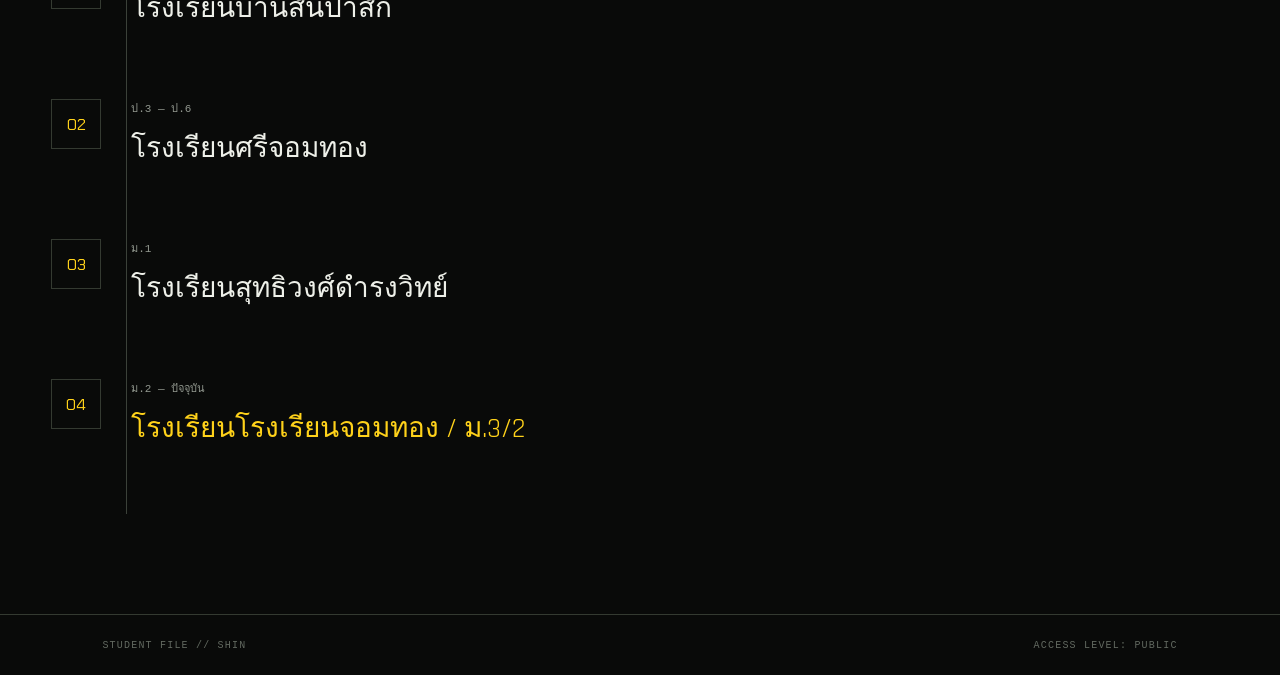
==== commit 255bbe52: "Update about.html" ====
--- a/about.html
+++ b/about.html
@@ -30,21 +30,5 @@
 <div class="edu active reveal"><span>04</span><div><b>ม.2 — ปัจจุบัน</b><strong>โรงเรียนโรงเรียนจอมทอง / ม.3/2</strong></div></div>
 </section>
 
-<section class="student-photo-section">
-  <div class="photo-slot" data-photo-slot>
-    <img src="assets/shin.jpg" alt="รูปของฌิน" onerror="this.style.display='none'; this.nextElementSibling.style.display='grid';">
-    <div class="photo-placeholder">
-      <span>SHIN / PHOTO</span>
-      <small>PUT YOUR PHOTO AT assets/shin.jpg</small>
-    </div>
-    <i class="photo-scan"></i>
-  </div>
-  <div class="photo-meta">
-    <span>STUDENT / CLASS</span>
-    <strong>วิทย์-คณิต</strong>
-    <em>GSMP / M.3/2</em>
-  </div>
-</section>
-
 </main><footer><span>STUDENT FILE // SHIN</span><span>ACCESS LEVEL: PUBLIC</span></footer><script src="assets/app.js"></script>
 </body></html>
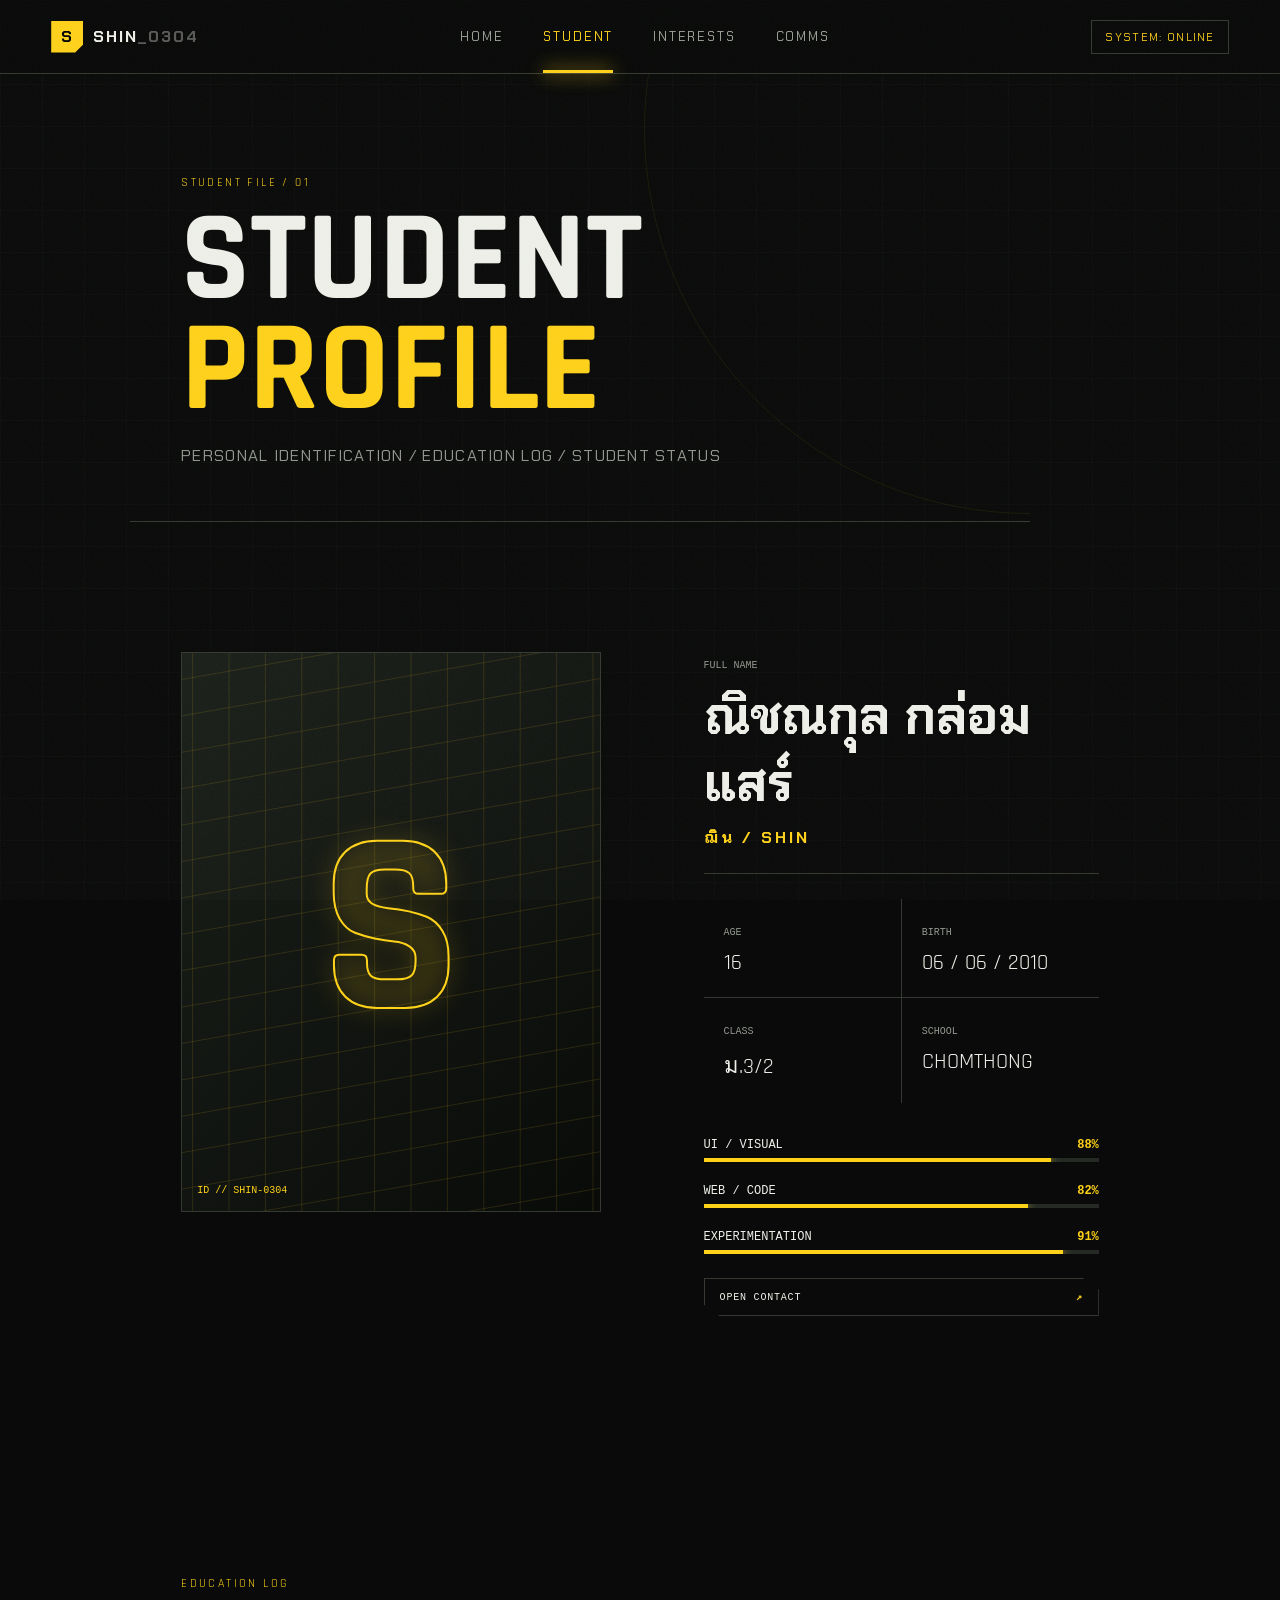
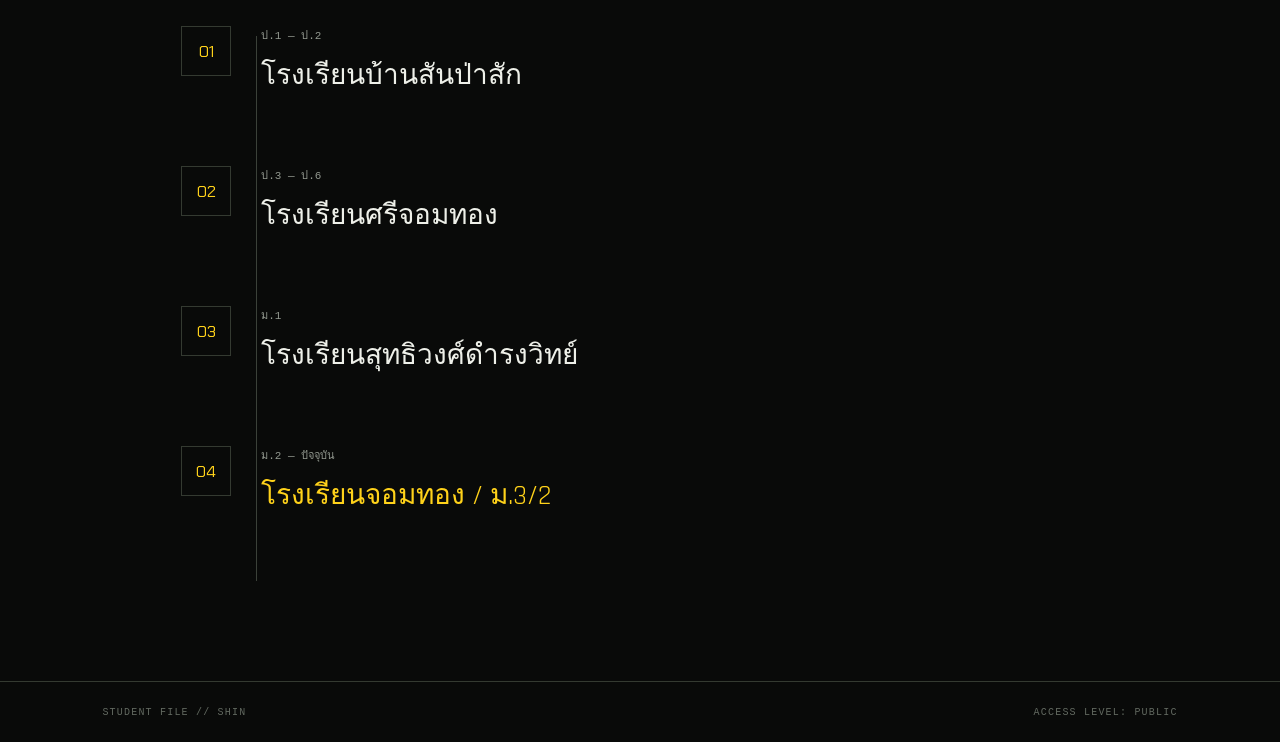
==== commit 3cef6a1a: "Update about.html" ====
--- a/about.html
+++ b/about.html
@@ -1,34 +1,53 @@
 <!doctype html>
 <html lang="th">
-<head><meta charset="utf-8"><meta name="viewport" content="width=device-width,initial-scale=1"><title>SHIN // STUDENT</title><link rel="stylesheet" href="assets/style.css"></head>
+<head>
+<meta charset="utf-8"><meta name="viewport" content="width=device-width,initial-scale=1">
+<title>SHIN // STUDENT</title>
+<link rel="stylesheet" href="assets/style.css">
+</head>
 <body data-page="about">
 <div class="noise"></div>
 <header class="nav-shell"><a class="brand" href="index.html"><span class="brand-mark">S</span><span>SHIN<span class="dim">_0304</span></span></a><nav><a class="nav-link" href="index.html">HOME</a><a class="nav-link active" href="about.html">STUDENT</a><a class="nav-link" href="interests.html">INTERESTS</a><a class="nav-link" href="contact.html">COMMS</a></nav><button class="system-btn" id="modeBtn">SYSTEM: ONLINE</button></header>
+
 <main>
-<section class="page-hero"><div class="section-label">STUDENT FILE / 01</div><h1 class="decrypt">STUDENT<br><span>PROFILE</span></h1><p>PERSONAL IDENTIFICATION / EDUCATION LOG / STUDENT STATUS</p></section>
-<section class="section profile-layout">
-  <div class="portrait reveal"><div class="portrait-grid"></div><div class="portrait-initial">S</div><div class="portrait-tag">ID // SHIN-0304</div></div>
-  <div class="profile-info reveal">
-    <div class="nameplate"><small>FULL NAME</small><h2>ณิชณกุล กล่อมแสร์</h2><strong>ฌิน / SHIN</strong></div>
-    <div class="stat-grid">
-      <div><small>AGE</small><b>16</b></div><div><small>BIRTH</small><b>06 / 06 / 2010</b></div><div><small>CLASS</small><b>ม.3/2</b></div><div><small>SCHOOL</small><b>CHOMTHONG</b></div>
-    </div>
-    <div class="skill-list">
-      <div class="skill"><span>UI / VISUAL</span><b>88%</b><i style="--v:88%"></i></div>
-      <div class="skill"><span>WEB / CODE</span><b>82%</b><i style="--v:82%"></i></div>
-      <div class="skill"><span>EXPERIMENTATION</span><b>91%</b><i style="--v:91%"></i></div>
-    </div>
-    <a class="profile-command" href="contact.html"><span>OPEN CONTACT</span><b>↗</b></a>
-  </div>
-</section>
-<section class="section timeline">
-<div class="section-label">EDUCATION LOG</div>
-<div class="timeline-line"></div>
-<div class="edu reveal"><span>01</span><div><b>ป.1 — ป.2</b><strong>โรงเรียนบ้านสันป่าสัก</strong></div></div>
-<div class="edu reveal"><span>02</span><div><b>ป.3 — ป.6</b><strong>โรงเรียนศรีจอมทอง</strong></div></div>
-<div class="edu reveal"><span>03</span><div><b>ม.1</b><strong>โรงเรียนสุทธิวงศ์ดำรงวิทย์</strong></div></div>
-<div class="edu active reveal"><span>04</span><div><b>ม.2 — ปัจจุบัน</b><strong>โรงเรียนโรงเรียนจอมทอง / ม.3/2</strong></div></div>
-</section>
+  <!-- เพิ่มกล่อง container เพื่อควบคุมแนวระยะเยื้องให้ตรงกัน -->
+  <div class="container">
+    
+    <section class="page-hero">
+      <div class="section-label">STUDENT FILE / 01</div>
+      <h1 class="decrypt">STUDENT<br><span>PROFILE</span></h1>
+      <p>PERSONAL IDENTIFICATION / EDUCATION LOG / STUDENT STATUS</p>
+    </section>
+    
+    <section class="section profile-layout">
+      <div class="portrait reveal"><div class="portrait-grid"></div><div class="portrait-initial">S</div><div class="portrait-tag">ID // SHIN-0304</div></div>
+      <div class="profile-info reveal">
+        <div class="nameplate"><small>FULL NAME</small><h2>ณิชณกุล กล่อมแสร์</h2><strong>ฌิน / SHIN</strong></div>
+        <div class="stat-grid">
+          <div><small>AGE</small><b>16</b></div><div><small>BIRTH</small><b>06 / 06 / 2010</b></div><div><small>CLASS</small><b>ม.3/2</b></div><div><small>SCHOOL</small><b>CHOMTHONG</b></div>
+        </div>
+        <div class="skill-list">
+          <div class="skill"><span>UI / VISUAL</span><b>88%</b><i style="--v:88%"></i></div>
+          <div class="skill"><span>WEB / CODE</span><b>82%</b><i style="--v:82%"></i></div>
+          <div class="skill"><span>EXPERIMENTATION</span><b>91%</b><i style="--v:91%"></i></div>
+        </div>
+        <a class="profile-command" href="contact.html"><span>OPEN CONTACT</span><b>↗</b></a>
+      </div>
+    </section>
+    
+    <section class="section timeline">
+      <div class="section-label">EDUCATION LOG</div>
+      <div class="timeline-line"></div>
+      <div class="edu reveal"><span>01</span><div><b>ป.1 — ป.2</b><strong>โรงเรียนบ้านสันป่าสัก</strong></div></div>
+      <div class="edu reveal"><span>02</span><div><b>ป.3 — ป.6</b><strong>โรงเรียนศรีจอมทอง</strong></div></div>
+      <div class="edu reveal"><span>03</span><div><b>ม.1</b><strong>โรงเรียนสุทธิวงศ์ดำรงวิทย์</strong></div></div>
+      <div class="edu active reveal"><span>04</span><div><b>ม.2 — ปัจจุบัน</b><strong>โรงเรียนจอมทอง / ม.3/2</strong></div></div>
+    </section>
 
-</main><footer><span>STUDENT FILE // SHIN</span><span>ACCESS LEVEL: PUBLIC</span></footer><script src="assets/app.js"></script>
-</body></html>
+  </div> <!-- ปิดกล่อง container -->
+</main>
+
+<footer><span>STUDENT FILE // SHIN</span><span>ACCESS LEVEL: PUBLIC</span></footer>
+<script src="assets/app.js"></script>
+</body>
+</html>
--- a/assets/style.css
+++ b/assets/style.css
@@ -282,3 +282,65 @@
     padding-bottom: 48px !important;
   }
 }
+
+/* ==========================================================================
+   CSS LAYOUT FIXES (จัดย่อหน้าให้ตรงและแก้ปัญหาข้อความติดขอบ)
+   ========================================================================== */
+
+/* ล้างค่าขอบเริ่มต้นของเบราว์เซอร์และเปิดใช้การนับขนาดแบบรวมขอบ */
+* {
+  margin: 0;
+  padding: 0;
+  box-sizing: border-box;
+}
+
+/* กล่องคุมเนื้อหาหลัก จัดให้อยู่กึ่งกลางหน้าจอและเว้นระยะห่างขอบจอเท่ากัน */
+.container {
+  max-width: 1100px; /* บีบกรอบความกว้างของเนื้อหาให้กระชับและสมดุล */
+  margin: 0 auto;     /* จัดกึ่งกลางหน้าจอ */
+  padding: 0 40px;    /* เว้นระยะห่างที่ปลอดภัยจากขอบซ้าย-ขวาบนจอคอมพิวเตอร์ */
+}
+
+/* จัดเลย์เอาต์ของโมดูลความสนใจแต่ละอันแยกเป็น 2 ฝั่ง (ซ้าย: ข้อความ, ขวา: กล่องโมดูล) */
+.interest-module {
+  display: flex;
+  justify-content: space-between;
+  align-items: flex-start;
+  gap: 40px;          /* เว้นระยะระหว่างบล็อกข้อความกับพื้นที่เรดาร์/รูปวาด */
+  margin-bottom: 80px;/* เว้นระยะห่างระหว่างแต่ละโมดูล */
+}
+
+/* จัดขนาดและแก้ปัญหาการหักคำของย่อหน้าฝั่งซ้าย */
+.module-copy {
+  flex: 1;
+  max-width: 460px;   /* ขยายกรอบความกว้างเพื่อให้มีพื้นที่แสดงผลภาษาไทยยาวพอดี */
+  min-width: 320px;
+}
+
+/* ควบคุมการตัดคำภาษาไทยไม่ให้ตัวอักษรแตกกระจายแบบสุ่มตรงขอบจอ */
+.module-copy p {
+  word-break: keep-all; /* เลือกตัดขึ้นบรรทัดใหม่เฉพาะจังหวะที่จบคำศัพท์ไทย */
+  line-height: 1.6;     /* เว้นระยะระหว่างบรรทัดเพื่อให้อ่านเนื้อหาได้ง่ายสบายตา */
+  margin-bottom: 20px;  /* เผื่อพื้นที่ด้านล่างย่อหน้าก่อนขึ้นส่วนตารางข้อมูล */
+}
+
+/* พื้นที่กล่องกราฟิกด้านขวา (เช่น เรดาร์, หน้าจอโค้ด) */
+.module-visual {
+  flex: 1;
+  max-width: 520px;
+  width: 100%;
+}
+
+/* ระบบปรับแต่งกรณีเปิดบนหน้าจอมือถือ (Responsive) */
+@media (max-width: 768px) {
+  .container {
+    padding: 0 20px; /* ลดระยะขอบจอลงบนมือถือ */
+  }
+  .interest-module {
+    flex-direction: column; /* เปลี่ยนเลย์เอาต์ให้เรียงจากบนลงล่างบนหน้าจอขนาดเล็ก */
+    gap: 20px;
+  }
+  .module-copy {
+    max-width: 100%; /* ข้อความขยายเต็มจอเมื่อแสดงบนมือถือ */
+  }
+}
